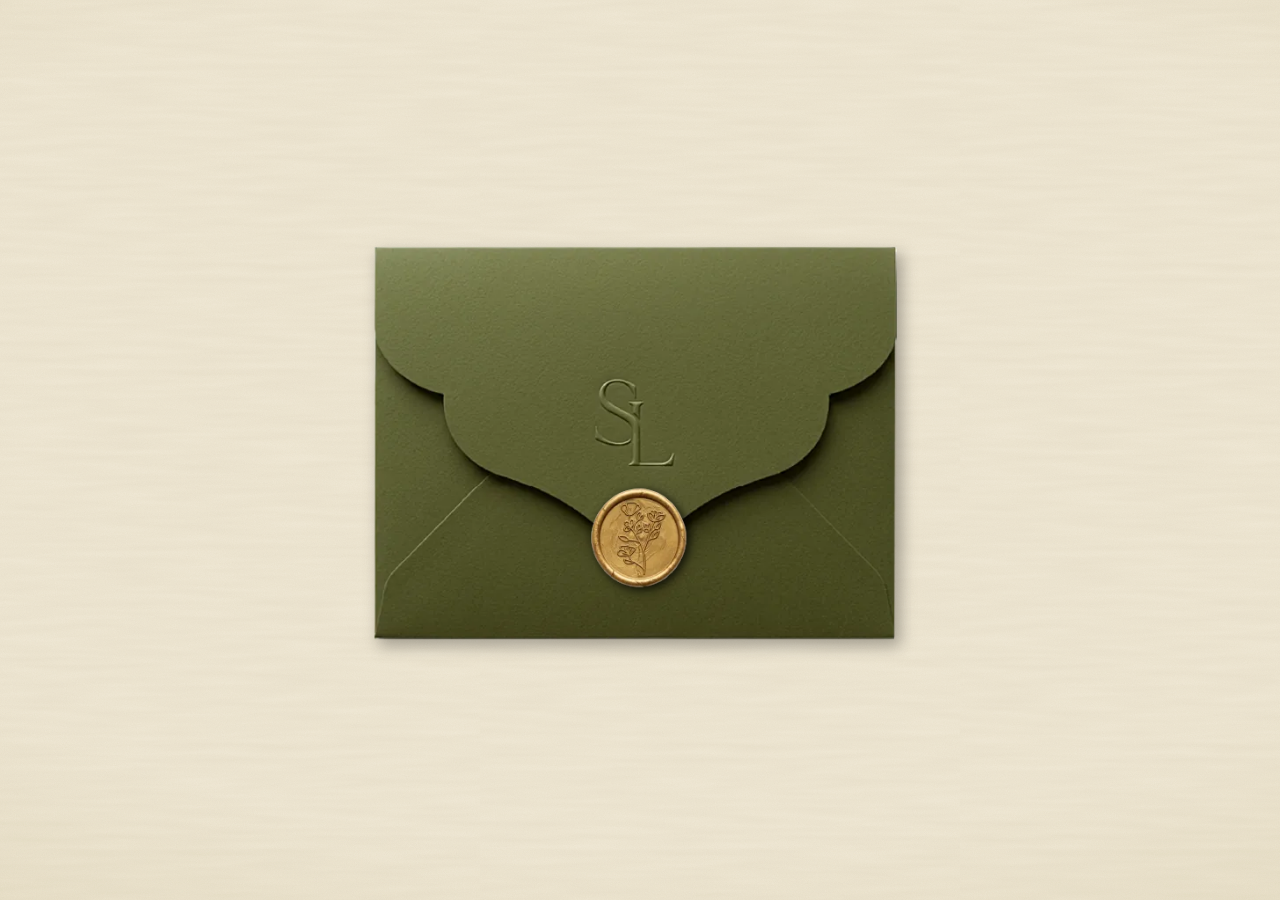
==== index.html @ ba5bc0ae "Optimizar carga de imagenes: quitar lazy-load donde causaba retraso - Las fotos de grupo del sobre (" ====
<!doctype html>
<html lang="es">
<head>
<meta charset="utf-8" />
<meta name="viewport" content="width=device-width, initial-scale=1" />
<title>Sobre Lucía y Salvatore</title>
<link rel="preconnect" href="https://fonts.gstatic.com" crossorigin>
<link href="https://fonts.googleapis.com/css2?family=Cormorant+Garamond:wght@400;500;600&family=Pinyon+Script&display=swap" rel="stylesheet">
<link rel="stylesheet" href="css/base.css" />
<link rel="stylesheet" href="css/envelope.css" />
</head>
<body>

<div class="frame">
  <div class="paper"></div>

  <div class="scene" id="envelopeScene">
    <div class="canvas">
      <div class="envelope">
        <img src="assets/sobre-cerrado.webp" alt="Sobre cerrado" />
        <button class="seal" id="sealBtn" type="button" aria-label="Abrir la invitación">
          <img src="assets/sello-lacre.webp" alt="" />
        </button>
      </div>
    </div>
  </div>

  <div class="scene" id="letterScene" hidden>
    <div class="canvas">
      <img class="card card--sobre" id="cardSobre" src="assets/sobre-abierto.webp" alt="Sobre abierto" />
      <img class="card card--recepcion" id="cardRegalos" src="assets/regalos-completa.webp" alt="Tarjeta de mesa de regalos" />
      <img class="card card--regalos" id="cardRecepcion" src="assets/recepcion-completa.webp" alt="Tarjeta de recepción" />
      <img class="card card--invitacion" id="cardInvitacion" src="assets/invitacion-completa.webp" alt="Tarjeta de invitación con los nombres" />
      <img class="card card--grupo-1" id="cardGrupo1" src="assets/grupo-1.webp" alt="Lucía y Salvatore" />
      <img class="card card--grupo-2" id="cardGrupo2" src="assets/grupo-2.webp" alt="Lucía y Salvatore" />
    </div>
  </div>

  <div class="bottom-stack">
    <a class="more-link" id="moreLink" href="/invitacion/">Ver invitación</a>
  </div>
</div>

<script src="js/envelope.js"></script>

</body>
</html>
---- css/base.css ----
/* Variables y reglas base compartidas por todas las páginas del sitio */
:root{
  --cream:#f1ead8;
  --cream-deep:#e3dabf;
  --ink:#464824;
  --olive:#7c7f62;
  --olive-deep:#54573f;
  --sage:#bec5a4;
  --gold:#cec4a0;

  /* gradientes de las secciones de acento (tomados del Figma de referencia) */
  --grad-olive: radial-gradient(ellipse 50% 169.54% at 50% 50%, #758250 0%, #697647 100%);
  --grad-dark: radial-gradient(ellipse 50% 169.54% at 50% 50%, #484a24 0%, #3a3c19 100%);

  /* textura de papel, reutilizada en el fondo de todas las páginas:
     dos capas turbulentas combinadas (grano fino + fibra alargada)
     para que se sienta como papel y no como ruido digital plano */
  --paper-grain:url("data:image/svg+xml;utf8,<svg xmlns='http://www.w3.org/2000/svg' width='220' height='220'><filter id='n'><feTurbulence type='fractalNoise' baseFrequency='0.9' numOctaves='3' stitchTiles='stitch' result='t'/><feColorMatrix in='t' type='matrix' values='0 0 0 0 0.85  0 0 0 0 0.82  0 0 0 0 0.72  0 0 0 0.5 0'/></filter><rect width='100%25' height='100%25' filter='url(%23n)'/></svg>");
  --paper-fiber:url("data:image/svg+xml;utf8,<svg xmlns='http://www.w3.org/2000/svg' width='480' height='480'><filter id='f'><feTurbulence type='fractalNoise' baseFrequency='0.012 0.14' numOctaves='2' seed='4' stitchTiles='stitch' result='t'/><feColorMatrix in='t' type='matrix' values='0 0 0 0 0.72  0 0 0 0 0.68  0 0 0 0 0.56  0 0 0 0.32 0'/></filter><rect width='100%25' height='100%25' filter='url(%23f)'/></svg>");
}

*{ box-sizing:border-box; }

html, body{ height:100%; }

body{
  margin:0;
  background:var(--cream);
  color:var(--ink);
  font-family:"Cormorant Garamond","Iowan Old Style",Georgia,serif;
  -webkit-font-smoothing:antialiased;
  overflow-x:hidden;
}

img{ max-width:100%; display:block; }

a{ color:inherit; }
---- css/envelope.css ----
/* Página del sobre interactivo (index.html) */

.frame{
  position:relative;
  width:100%;
  height:100%;
  overflow:hidden;
  background:var(--cream);
}

/* fondo: papel crema con textura de fibra, sin fotos externas */
.paper{
  position:absolute;
  inset:0;
}
.paper::before{
  content:"";
  position:absolute;
  inset:0;
  background:radial-gradient(ellipse 120% 90% at 50% 45%, var(--cream) 0%, var(--cream) 55%, var(--cream-deep) 100%);
}
.paper::after{
  content:"";
  position:absolute;
  inset:0;
  opacity:0.6;
  mix-blend-mode:multiply;
  background-image:var(--paper-fiber), var(--paper-grain);
  background-size:480px 480px, 220px 220px;
  background-blend-mode:multiply;
}

.scene{
  position:absolute;
  inset:0;
  display:flex;
  align-items:center;
  justify-content:center;
}
.scene[hidden]{
  display:none;
}

/* lienzo de referencia 1440x1024 compartido por las dos escenas, para
   que el sobre cerrado y el sobre abierto midan y se ubiquen de forma
   consistente sin importar el tamaño de pantalla */
.canvas{
  position:relative;
  aspect-ratio:1440/1024;
  width:min(100%, 140.625vh);
  height:min(100%, 71.111vw);
}

/* --- escena 1: sobre cerrado --- */
#envelopeScene{
  transition:opacity .45s ease;
}
#envelopeScene.is-hidden{
  opacity:0;
  pointer-events:none;
}

.envelope{
  position:absolute;
  left:27.57%; top:25.68%; width:44.93%;
}
.envelope img{
  display:block;
  width:100%;
  height:auto;
}

/* posición del sello relativa al propio sobre, para que se mantenga
   centrado sobre la solapa en cualquier tamaño de pantalla */
.seal{
  position:absolute;
  left:38.64%; top:54.31%; width:22.41%;
  padding:0;
  border:0;
  background:none;
  cursor:pointer;
  -webkit-tap-highlight-color:transparent;
  transition:transform .2s ease, filter .2s ease;
}
.seal:hover,
.seal:focus-visible{
  transform:scale(1.06);
  filter:drop-shadow(0 3px 8px rgba(92,70,20,0.35));
}
.seal:focus-visible{
  outline:2px solid #71755d;
  outline-offset:4px;
  border-radius:50%;
}
.seal img{
  display:block;
  width:100%;
  height:auto;
}

/* --- escena 2: sobre abierto + contenido --- */
#letterScene{
  opacity:1;
}

.card{
  position:absolute;
  display:block;
  width:100%;
  height:auto;
  opacity:0;
  --rot:0deg;
  transform-origin:top left;
  transform:translateY(-18px) rotate(var(--rot));
}
.card.is-visible{
  animation:revealCard .7s cubic-bezier(.22,.61,.36,1) forwards;
}
@keyframes revealCard{
  from{ opacity:0; transform:translateY(-18px) rotate(var(--rot)); }
  to{ opacity:1; transform:translateY(0) rotate(var(--rot)); }
}
@media (prefers-reduced-motion: reduce){
  #envelopeScene{ transition:opacity .3s linear; }
  .card.is-visible{ animation:fadeOnly .3s linear forwards; }
  @keyframes fadeOnly{
    from{ opacity:0; }
    to{ opacity:1; transform:translateY(0) rotate(var(--rot)); }
  }
}

/* posiciones tomadas del lienzo de referencia 1440x1024, pasadas a % */
.card--sobre{
  left:27.57%; top:8.59%; width:44.93%;
}
.card--recepcion{
  left:40.56%; top:26.37%; width:18.89%;
}
.card--regalos{
  left:25.28%; top:52.00%; width:22.57%;
  --rot:-25deg;
}
.card--invitacion{
  left:51.69%; top:42.97%; width:20.46%;
  --rot:14deg;
}
/* siempre por encima del resto de las tarjetas */
.card--grupo-1,
.card--grupo-2{
  z-index:10;
}
.card--grupo-1{
  left:15.14%; top:39.49%; width:19.72%;
  --rot:-14deg;
}
.card--grupo-2{
  left:67.42%; top:34.47%; width:19.72%;
  --rot:18deg;
}

.bottom-stack{
  position:absolute;
  left:0;
  right:0;
  bottom:max(24px, env(safe-area-inset-bottom, 0px) + 12px);
  display:flex;
  flex-direction:column;
  align-items:center;
  gap:10px;
}

/* aparece recién cuando termina de revelarse toda la invitación;
   mismo estilo de botón outline que usamos en la landing */
.more-link{
  opacity:0;
  transform:translateY(10px);
  pointer-events:none;
  display:inline-block;
  padding:.75em 1.8em;
  border:1px solid #464824;
  border-radius:20px;
  text-decoration:none;
  color:#464824;
  font:700 12px/1 "Cormorant Garamond", "Georgia", serif;
  letter-spacing:0.3em;
  text-transform:uppercase;
  transition:background .2s ease, color .2s ease;
}
.more-link:hover,
.more-link:focus-visible{
  background:#464824;
  color:#f1ead8;
}
.more-link.is-visible{
  animation:moreIn .7s cubic-bezier(.22,.61,.36,1) forwards;
  pointer-events:auto;
}
@keyframes moreIn{
  to{ opacity:1; transform:translateY(0); }
}
@media (prefers-reduced-motion: reduce){
  .more-link.is-visible{ animation:none; opacity:1; transform:none; }
}

/* --- mobile: el lienzo de 1440x1024 está pensado para escritorio y en
   pantallas angostas deja al sobre chico con márgenes enormes a los
   lados. Acá lo recortamos al área real que ocupa el sobre (que es
   el elemento más grande) para que el conjunto llegue a ~20px de
   los bordes en vez de quedar centrado con espacio vacío de sobra.
   No toca nada de las reglas de escritorio de arriba. */
@media (max-width: 700px){
  .canvas{
    aspect-ratio:628/824.2;
    width:min(calc(100% - 40px), 480px);
    height:auto;
  }
  .envelope,
  .card--sobre{      left:0%;     top:0%;     width:100%;  }
  .card--recepcion{  left:27.48%; top:19.89%; width:41.40%; }
  .card--regalos{    left:3.19%;  top:52.13%; width:47.76%; }
  .card--invitacion{ left:56.27%; top:35.78%; width:41.71%; }
  .card--grupo-1{     left:2%;    top:80%;    width:32%;   }
  .card--grupo-2{     left:66%;   top:76%;    width:32%;   }
}
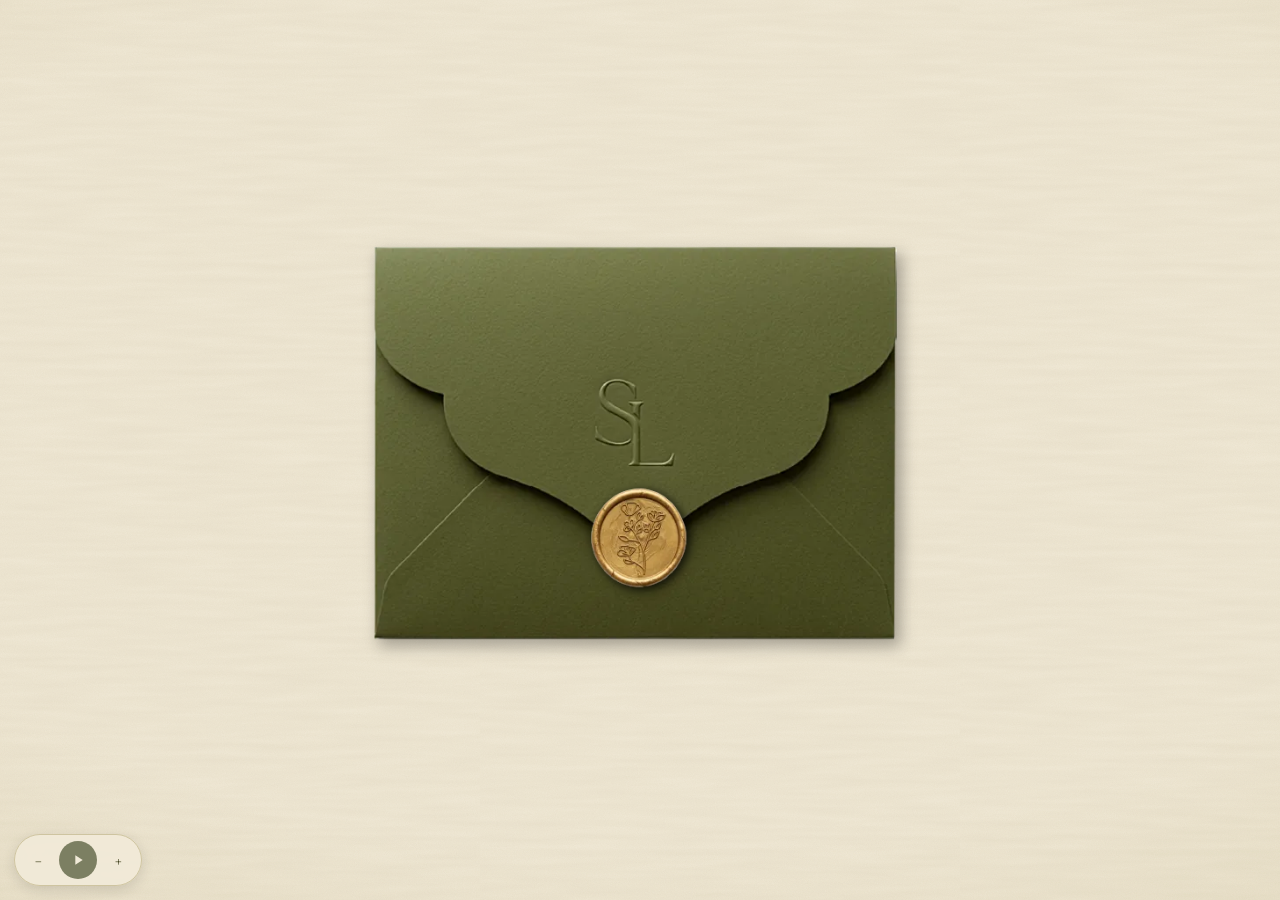
==== commit 2838de0a: "Agrega reproductor de música con controles de play/pausa y volumen Botón flotante compartido entre e" ====
--- a/index.html
+++ b/index.html
@@ -6,8 +6,8 @@
 <title>Sobre Lucía y Salvatore</title>
 <link rel="preconnect" href="https://fonts.gstatic.com" crossorigin>
 <link href="https://fonts.googleapis.com/css2?family=Cormorant+Garamond:wght@400;500;600&family=Pinyon+Script&display=swap" rel="stylesheet">
-<link rel="stylesheet" href="css/base.css" />
-<link rel="stylesheet" href="css/envelope.css" />
+<link rel="stylesheet" href="css/base.css?v=3" />
+<link rel="stylesheet" href="css/envelope.css?v=7" />
 </head>
 <body>
 
@@ -28,11 +28,11 @@
   <div class="scene" id="letterScene" hidden>
     <div class="canvas">
       <img class="card card--sobre" id="cardSobre" src="assets/sobre-abierto.webp" alt="Sobre abierto" />
+      <img class="card card--grupo-1" id="cardGrupo1" src="assets/grupo-1.webp" alt="Lucía y Salvatore" />
+      <img class="card card--grupo-2" id="cardGrupo2" src="assets/grupo-2.webp" alt="Lucía y Salvatore" />
       <img class="card card--recepcion" id="cardRegalos" src="assets/regalos-completa.webp" alt="Tarjeta de mesa de regalos" />
       <img class="card card--regalos" id="cardRecepcion" src="assets/recepcion-completa.webp" alt="Tarjeta de recepción" />
       <img class="card card--invitacion" id="cardInvitacion" src="assets/invitacion-completa.webp" alt="Tarjeta de invitación con los nombres" />
-      <img class="card card--grupo-1" id="cardGrupo1" src="assets/grupo-1.webp" alt="Lucía y Salvatore" />
-      <img class="card card--grupo-2" id="cardGrupo2" src="assets/grupo-2.webp" alt="Lucía y Salvatore" />
     </div>
   </div>
 
@@ -41,7 +41,30 @@
   </div>
 </div>
 
-<script src="js/envelope.js"></script>
+<div class="code-modal" id="codeModal" hidden>
+  <div class="code-modal-box">
+    <p class="code-modal-title">Ingresa tu código de invitación</p>
+    <p class="code-modal-hint">Lo encuentras en el mensaje o tarjeta que te enviamos.</p>
+    <form id="codeForm">
+      <input type="text" id="codeInput" class="code-modal-input" placeholder="Ej. 123456" inputmode="numeric" autocomplete="off" />
+      <p class="code-modal-error" id="codeError" hidden>Código incorrecto. Verifica e intenta de nuevo.</p>
+      <button type="submit" class="code-modal-submit">Continuar</button>
+    </form>
+  </div>
+</div>
+
+<div class="music-player" id="musicPlayer">
+  <audio id="bgMusic" src="/assets/musica.mp3" loop preload="none"></audio>
+  <button class="music-btn" id="musicVolDown" type="button" aria-label="Bajar volumen">−</button>
+  <button class="music-btn music-toggle" id="musicToggle" type="button" aria-label="Reproducir música">
+    <svg class="icon-play" viewBox="0 0 24 24"><path d="M8 5v14l11-7z"/></svg>
+    <svg class="icon-pause" viewBox="0 0 24 24"><path d="M6 5h4v14H6zm8 0h4v14h-4z"/></svg>
+  </button>
+  <button class="music-btn" id="musicVolUp" type="button" aria-label="Subir volumen">+</button>
+</div>
+
+<script src="js/envelope.js?v=6"></script>
+<script src="/js/music-player.js?v=1"></script>
 
 </body>
 </html>
--- a/css/base.css
+++ b/css/base.css
@@ -35,3 +35,44 @@
 img{ max-width:100%; display:block; }
 
 a{ color:inherit; }
+
+/* Reproductor de música flotante, compartido por todas las páginas */
+.music-player{
+  position:fixed;
+  left:14px;
+  bottom:14px;
+  z-index:500;
+  display:flex;
+  align-items:center;
+  gap:4px;
+  padding:6px;
+  border-radius:999px;
+  background:rgba(241,234,216,0.92);
+  border:1px solid var(--gold);
+  box-shadow:0 4px 14px rgba(0,0,0,0.12);
+  backdrop-filter:blur(2px);
+}
+.music-btn{
+  display:flex;
+  align-items:center;
+  justify-content:center;
+  width:34px;
+  height:34px;
+  border-radius:50%;
+  border:none;
+  background:transparent;
+  color:var(--ink);
+  cursor:pointer;
+  font-family:inherit;
+  font-size:1.05rem;
+  line-height:1;
+  padding:0;
+  transition:background 0.15s ease;
+}
+.music-btn:hover{ background:var(--cream-deep); }
+.music-btn svg{ width:16px; height:16px; fill:currentColor; }
+.music-toggle{ width:38px; height:38px; background:var(--olive); color:var(--cream); }
+.music-toggle:hover{ background:var(--olive-deep); }
+.music-toggle .icon-pause{ display:none; }
+.music-player.is-playing .icon-play{ display:none; }
+.music-player.is-playing .icon-pause{ display:flex; }
--- a/css/envelope.css
+++ b/css/envelope.css
@@ -144,11 +144,8 @@
   left:51.69%; top:42.97%; width:20.46%;
   --rot:14deg;
 }
-/* siempre por encima del resto de las tarjetas */
-.card--grupo-1,
-.card--grupo-2{
-  z-index:10;
-}
+/* van detrás de las tarjetas y delante del sobre abierto:
+   el orden en el HTML ya resuelve esa capa, sin necesidad de z-index */
 .card--grupo-1{
   left:15.14%; top:39.49%; width:19.72%;
   --rot:-14deg;
@@ -200,6 +197,78 @@
 }
 @media (prefers-reduced-motion: reduce){
   .more-link.is-visible{ animation:none; opacity:1; transform:none; }
+}
+
+/* --- modal para pedir el código de invitación --- */
+.code-modal{
+  position:fixed;
+  inset:0;
+  z-index:1000;
+  display:flex;
+  align-items:center;
+  justify-content:center;
+  padding:24px;
+  background:rgba(35,38,18,.55);
+}
+.code-modal[hidden]{ display:none; }
+.code-modal-box{
+  width:100%;
+  max-width:340px;
+  background:#f1ead8;
+  border:1px solid #bec5a4;
+  border-radius:8px;
+  padding:2rem 1.6rem;
+  text-align:center;
+  box-shadow:0 12px 40px rgba(0,0,0,.3);
+}
+.code-modal-title{
+  margin:0 0 .5rem;
+  font:600 1.05rem/1.3 "Cormorant Garamond", Georgia, serif;
+  color:#464824;
+}
+.code-modal-hint{
+  margin:0 0 1.2rem;
+  font-size:.8rem;
+  color:#7c7f62;
+}
+.code-modal-input{
+  width:100%;
+  padding:.7em .9em;
+  margin-bottom:1rem;
+  border:1px solid #bec5a4;
+  border-radius:6px;
+  background:#fff;
+  color:#464824;
+  font:500 1rem "Cormorant Garamond", Georgia, serif;
+  letter-spacing:.08em;
+  text-align:center;
+}
+.code-modal-input:focus{
+  outline:2px solid #71755d;
+  outline-offset:2px;
+}
+.code-modal-error{
+  margin:-.4rem 0 1rem;
+  font-size:.78rem;
+  color:#a2453a;
+  text-align:center;
+}
+.code-modal-submit{
+  width:100%;
+  padding:.75em 1.6em;
+  border:1px solid #464824;
+  border-radius:20px;
+  background:#464824;
+  color:#f1ead8;
+  font:700 12px/1 "Cormorant Garamond", Georgia, serif;
+  letter-spacing:.3em;
+  text-transform:uppercase;
+  cursor:pointer;
+  transition:background .2s ease, color .2s ease;
+}
+.code-modal-submit:hover, .code-modal-submit:focus-visible{
+  background:#f1ead8;
+  color:#464824;
 }
 
 /* --- mobile: el lienzo de 1440x1024 está pensado para escritorio y en
@@ -219,6 +288,6 @@
   .card--recepcion{  left:27.48%; top:19.89%; width:41.40%; }
   .card--regalos{    left:3.19%;  top:52.13%; width:47.76%; }
   .card--invitacion{ left:56.27%; top:35.78%; width:41.71%; }
-  .card--grupo-1{     left:2%;    top:80%;    width:32%;   }
-  .card--grupo-2{     left:66%;   top:76%;    width:32%;   }
-}
+  .card--grupo-1{     left:2%;    top:80%;    width:36.8%;   }
+  .card--grupo-2{     left:66%;   top:76%;    width:36.8%;   }
+}
